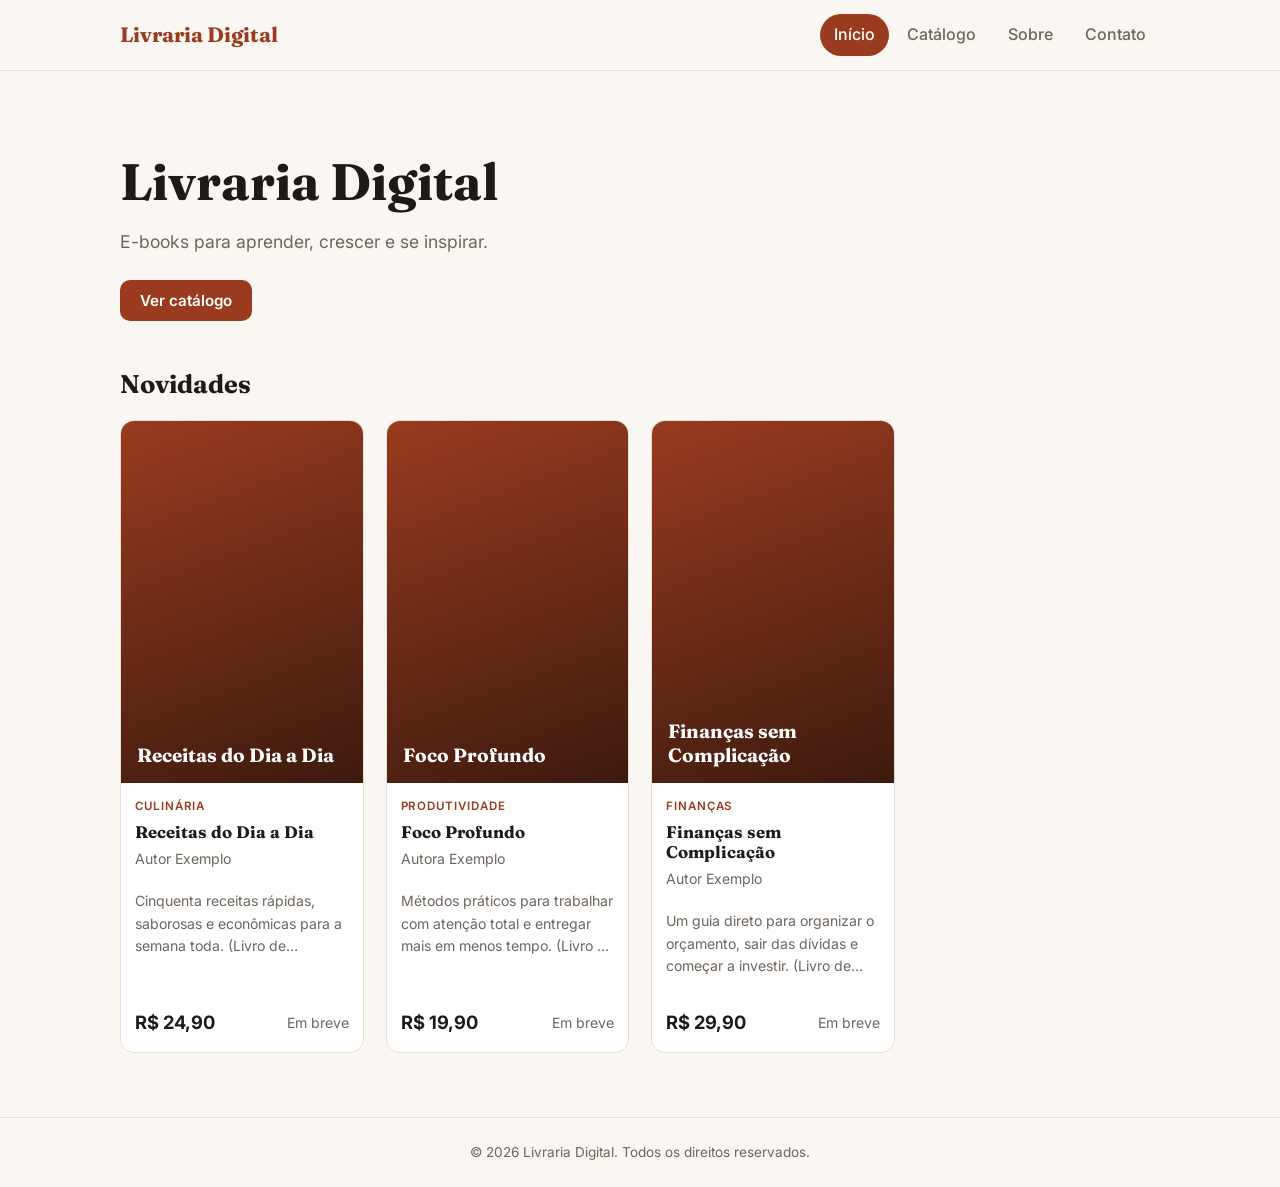
==== Livraria Digital.html @ c7605e1e "Add files via upload" ====
<!doctype html>
<html lang="pt-BR">
<head>
<meta charset="utf-8">
<meta name="viewport" content="width=device-width, initial-scale=1, viewport-fit=cover">
<title>Livraria Digital</title>
<link href="https://fonts.googleapis.com/css2?family=Fraunces:wght@600;700&family=Inter:wght@400;500;600&display=swap" rel="stylesheet">
<style>
:root{box-sizing:border-box;padding-top:env(safe-area-inset-top,0px);padding-bottom:env(safe-area-inset-bottom,0px);color-scheme:light;
--bg:#faf7f2;--surf:#fff;--ink:#1f1a17;--mut:#6f655d;--line:#e8e0d6;--acc:#9a3b1f;--acc2:#7a2d16;--onacc:#fff}
@media (prefers-color-scheme:dark){:root:not([data-theme="light"]){color-scheme:dark;--bg:#16120f;--surf:#211b17;--ink:#f3ece4;--mut:#a69a8f;--line:#352d27;--acc:#e07a4f;--acc2:#f0946d;--onacc:#1a0f09}}
:root[data-theme="dark"]{color-scheme:dark;--bg:#16120f;--surf:#211b17;--ink:#f3ece4;--mut:#a69a8f;--line:#352d27;--acc:#e07a4f;--acc2:#f0946d;--onacc:#1a0f09}
html{scroll-padding-top:env(safe-area-inset-top,0px)}
*,*::before,*::after{box-sizing:border-box}
body{margin:0;background:var(--bg);color:var(--ink);font:16px/1.6 Inter,system-ui,sans-serif}
h1,h2,h3{font-family:Fraunces,Georgia,serif;line-height:1.2;margin:0}
a{color:inherit}
header{position:sticky;top:env(safe-area-inset-top,0px);z-index:5;background:var(--bg);border-bottom:1px solid var(--line)}
body::before{content:"";position:fixed;inset:0 0 auto;height:env(safe-area-inset-top,0px);background:var(--bg);z-index:10}
.bar{max-width:1080px;margin:auto;padding:14px 20px;display:flex;align-items:center;gap:20px;flex-wrap:wrap}
.logo{font:700 1.3rem Fraunces,Georgia,serif;color:var(--acc);text-decoration:none;margin-right:auto}
nav{display:flex;gap:4px;overflow-x:auto}
nav a{padding:8px 14px;border-radius:999px;text-decoration:none;font-weight:500;color:var(--mut);white-space:nowrap}
nav a.on{background:var(--acc);color:var(--onacc)}
nav a.adm{border:1px dashed var(--acc);color:var(--acc)}
nav a.adm.on{color:var(--onacc)}
main{max-width:1080px;margin:auto;padding:32px 20px 64px}
.hero{padding:48px 0 40px;max-width:640px}
.hero h1{font-size:clamp(2rem,6vw,3.2rem)}
.hero p{color:var(--mut);font-size:1.1rem;margin:16px 0 24px}
.btn{display:inline-block;background:var(--acc);color:var(--onacc);border:0;padding:11px 20px;border-radius:10px;font:600 .95rem Inter,sans-serif;text-decoration:none;cursor:pointer}
.btn:hover{background:var(--acc2)}
.btn.ghost{background:none;color:var(--acc);border:1px solid var(--acc)}
.btn.sm{padding:7px 12px;font-size:.85rem}
.btn.danger{background:none;color:#c0392b;border:1px solid #c0392b}
h2{font-size:1.6rem;margin:8px 0 20px}
.grid{display:grid;grid-template-columns:repeat(auto-fill,minmax(200px,1fr));gap:22px}
.card{background:var(--surf);border:1px solid var(--line);border-radius:14px;overflow:hidden;display:flex;flex-direction:column}
.cover{aspect-ratio:2/3;width:100%;object-fit:cover;display:block}
.ph{aspect-ratio:2/3;display:flex;align-items:flex-end;padding:16px;font:700 1.2rem Fraunces,serif;color:#fff;background:linear-gradient(160deg,#9a3b1f,#3d1a0e)}
.cb{padding:14px;display:flex;flex-direction:column;gap:6px;flex:1}
.cat{font-size:.72rem;text-transform:uppercase;letter-spacing:.08em;color:var(--acc);font-weight:600}
.cb h3{font-size:1.05rem}
.au{color:var(--mut);font-size:.88rem}
.ds{color:var(--mut);font-size:.88rem;display:-webkit-box;-webkit-line-clamp:3;-webkit-box-orient:vertical;overflow:hidden}
.pr{margin-top:auto;display:flex;align-items:center;justify-content:space-between;gap:8px;padding-top:10px}
.pr b{font-size:1.15rem}
.tools{display:flex;gap:10px;flex-wrap:wrap;margin-bottom:22px}
input,select,textarea{font:inherit;color:var(--ink);background:var(--surf);border:1px solid var(--line);border-radius:10px;padding:10px 12px;width:100%}
.tools input{flex:1;min-width:180px;width:auto}.tools select{width:auto}
label{display:block;font-size:.85rem;font-weight:600;margin:0 0 4px}
.form{display:grid;grid-template-columns:1fr 1fr;gap:14px;background:var(--surf);border:1px solid var(--line);border-radius:14px;padding:20px;margin-bottom:32px}
.form .full{grid-column:1/-1}
@media(max-width:620px){.form{grid-template-columns:1fr}}
.row{display:flex;gap:14px;align-items:center;background:var(--surf);border:1px solid var(--line);border-radius:12px;padding:10px;margin-bottom:10px}
.row img,.row .th{width:44px;height:66px;border-radius:6px;object-fit:cover;background:linear-gradient(160deg,#9a3b1f,#3d1a0e);flex:none}
.row div{flex:1;min-width:0}.row small{color:var(--mut)}
.note{background:var(--surf);border:1px solid var(--line);border-left:4px solid var(--acc);border-radius:10px;padding:12px 16px;margin-bottom:22px;color:var(--mut);font-size:.9rem}
.empty{color:var(--mut);padding:40px 0;text-align:center}
.prose{max-width:640px;color:var(--mut);white-space:pre-line}
footer{border-top:1px solid var(--line);padding:24px 20px;text-align:center;color:var(--mut);font-size:.85rem}
#toast{position:fixed;left:50%;bottom:calc(20px + env(safe-area-inset-bottom,0px));transform:translateX(-50%);background:var(--ink);color:var(--bg);padding:10px 18px;border-radius:10px;font-size:.9rem;z-index:20}
#toast:empty{display:none}
</style>
</head>
<body>
<header><div class="bar" id="bar"></div></header>
<main id="app"></main>
<footer id="foot"></footer>
<div id="toast"></div>
<script id="data" type="application/json">{"store":{"name":"Livraria Digital","tagline":"E-books para aprender, crescer e se inspirar.","about":"Somos uma livraria 100% digital. Cada e-book é escolhido com cuidado e chega ao seu e-mail logo após a compra.","contact":"contato@exemplo.com"},"books":[{"id":"ex1","title":"Finanças sem Complicação","author":"Autor Exemplo","cat":"Finanças","price":29.9,"desc":"Um guia direto para organizar o orçamento, sair das dívidas e começar a investir. (Livro de exemplo: remova no painel ADM.)","link":"","cover":""},{"id":"ex2","title":"Foco Profundo","author":"Autora Exemplo","cat":"Produtividade","price":19.9,"desc":"Métodos práticos para trabalhar com atenção total e entregar mais em menos tempo. (Livro de exemplo.)","link":"","cover":""},{"id":"ex3","title":"Receitas do Dia a Dia","author":"Autor Exemplo","cat":"Culinária","price":24.9,"desc":"Cinquenta receitas rápidas, saborosas e econômicas para a semana toda. (Livro de exemplo.)","link":"","cover":""}]}</script>
<script>
const S=JSON.parse(document.getElementById('data').textContent);
let isAdmin=false,filt={q:"",c:""},cover="";
const $=s=>document.querySelector(s);
const esc=t=>String(t??"").replace(/[&<>"']/g,c=>({"&":"&amp;","<":"&lt;",">":"&gt;",'"':"&quot;","'":"&#39;"}[c]));
const brl=n=>Number(n).toLocaleString("pt-BR",{style:"currency",currency:"BRL"});
const safe=u=>/^https?:\/\//i.test(u||"")?u:"";
const toast=m=>{const t=$("#toast");t.textContent=m;clearTimeout(toast.t);toast.t=setTimeout(()=>t.textContent="",3500)};
const tabs=[["inicio","Início"],["catalogo","Catálogo"],["sobre","Sobre"],["contato","Contato"]];
const route=()=>{let r=(location.hash||"#inicio").slice(1);if(r==="admin"&&!isAdmin)r="inicio";return tabs.some(t=>t[0]===r)||r==="admin"?r:"inicio"};

function cardHtml(b){
  const img=b.cover?`<img class="cover" src="${esc(b.cover)}" alt="Capa de ${esc(b.title)}">`:`<div class="ph">${esc(b.title)}</div>`;
  const l=safe(b.link);
  return `<article class="card">${img}<div class="cb"><span class="cat">${esc(b.cat||"E-book")}</span><h3>${esc(b.title)}</h3><span class="au">${esc(b.author)}</span><p class="ds">${esc(b.desc)}</p><div class="pr"><b>${brl(b.price)}</b>${l?`<a class="btn sm" href="${esc(l)}" target="_blank" rel="noopener">Comprar</a>`:`<span class="au">Em breve</span>`}</div></div></article>`;
}
function contactHref(c){c=(c||"").trim();if(safe(c))return c;if(c.includes("@"))return"mailto:"+c;const d=c.replace(/\D/g,"");return d.length>=10?"https://wa.me/"+d:""}

function render(){
  const r=route(),st=S.store;
  document.title=st.name;
  $("#bar").innerHTML=`<a class="logo" href="#inicio">${esc(st.name)}</a><nav>${tabs.map(t=>`<a href="#${t[0]}" class="${r===t[0]?"on":""}">${t[1]}</a>`).join("")}${isAdmin?`<a href="#admin" class="adm ${r==="admin"?"on":""}">⚙ Painel ADM</a>`:""}</nav>`;
  $("#foot").textContent="© "+new Date().getFullYear()+" "+st.name+". Todos os direitos reservados.";
  const A=$("#app");
  if(r==="inicio"){
    const n=S.books.slice(-4).reverse();
    A.innerHTML=`<section class="hero"><h1>${esc(st.name)}</h1><p>${esc(st.tagline)}</p><a class="btn" href="#catalogo">Ver catálogo</a></section><h2>Novidades</h2>${n.length?`<div class="grid">${n.map(cardHtml).join("")}</div>`:`<p class="empty">Em breve, novos e-books por aqui.</p>`}`;
  }else if(r==="catalogo"){
    const cats=[...new Set(S.books.map(b=>b.cat).filter(Boolean))].sort();
    A.innerHTML=`<h2>Catálogo</h2><div class="tools"><input id="q" placeholder="Buscar por título ou autor…" value="${esc(filt.q)}"><select id="c"><option value="">Todas as categorias</option>${cats.map(c=>`<option ${c===filt.c?"selected":""}>${esc(c)}</option>`).join("")}</select></div><div id="list"></div>`;
    const draw=()=>{const q=filt.q.toLowerCase();const L=S.books.filter(b=>(!filt.c||b.cat===filt.c)&&(b.title+" "+b.author).toLowerCase().includes(q));$("#list").innerHTML=L.length?`<div class="grid">${L.map(cardHtml).join("")}</div>`:`<p class="empty">Nenhum e-book encontrado.</p>`};
    draw();$("#q").oninput=e=>{filt.q=e.target.value;draw()};$("#c").onchange=e=>{filt.c=e.target.value;draw()};
  }else if(r==="sobre"){
    A.innerHTML=`<h2>Sobre nós</h2><p class="prose">${esc(st.about)}</p>`;
  }else if(r==="contato"){
    const h=contactHref(st.contact);
    A.innerHTML=`<h2>Contato</h2><p class="prose">Dúvidas sobre algum e-book? Fale com a gente.</p><p style="margin-top:16px">${h?`<a class="btn" href="${esc(h)}" target="_blank" rel="noopener">Entrar em contato</a>`:esc(st.contact)}</p>`;
  }else adminView(A);
}

function adminView(A){
  A.innerHTML=`<h2>Painel ADM</h2><p class="note">Somente você vê esta aba. Visitantes só enxergam a vitrine e não conseguem alterar nada: qualquer mudança precisa ser publicada pela sua conta.</p>
  <h3 style="margin-bottom:12px">Adicionar e-book</h3>
  <div class="form"><div><label>Título *</label><input id="t"></div><div><label>Autor</label><input id="a"></div>
  <div><label>Categoria</label><input id="k" placeholder="Ex.: Finanças"></div><div><label>Preço (R$) *</label><input id="p" inputmode="decimal" placeholder="29,90"></div>
  <div class="full"><label>Link de compra (Hotmart, Kiwify, Mercado Pago, WhatsApp…)</label><input id="l" placeholder="https://…"></div>
  <div class="full"><label>Descrição</label><textarea id="d" rows="3"></textarea></div>
  <div class="full"><label>Capa (imagem)</label><input id="f" type="file" accept="image/*"></div>
  <div class="full"><button class="btn" id="add">Adicionar e publicar</button></div></div>
  <h3 style="margin-bottom:12px">E-books publicados (${S.books.length})</h3><div id="rows"></div>
  <h3 style="margin:32px 0 12px">Dados da loja</h3>
  <div class="form"><div><label>Nome da loja</label><input id="sn" value="${esc(S.store.name)}"></div><div><label>Contato (e-mail, WhatsApp ou link)</label><input id="sc" value="${esc(S.store.contact)}"></div>
  <div class="full"><label>Frase de destaque</label><input id="sg" value="${esc(S.store.tagline)}"></div><div class="full"><label>Sobre</label><textarea id="sa" rows="3">${esc(S.store.about)}</textarea></div>
  <div class="full"><button class="btn ghost" id="ss">Salvar dados da loja</button></div></div>`;
  $("#rows").innerHTML=S.books.length?S.books.map(b=>`<div class="row">${b.cover?`<img src="${esc(b.cover)}" alt="">`:`<span class="th"></span>`}<div><b>${esc(b.title)}</b><br><small>${esc(b.author)} · ${brl(b.price)}</small></div><button class="btn danger sm" data-id="${esc(b.id)}">Remover</button></div>`).join(""):`<p class="empty">Nenhum e-book ainda.</p>`;
  $("#f").onchange=async e=>{const f=e.target.files[0];cover=f?await shrink(f):""};
  $("#add").onclick=()=>{
    const t=$("#t").value.trim(),p=parseFloat($("#p").value.replace(/\./g,"").replace(",","."));
    if(!t||isNaN(p))return toast("Preencha título e preço.");
    const l=$("#l").value.trim();if(l&&!safe(l))return toast("O link deve começar com https://");
    S.books.push({id:Date.now().toString(36),title:t,author:$("#a").value.trim(),cat:$("#k").value.trim(),price:p,desc:$("#d").value.trim(),link:l,cover});
    cover="";save("E-book adicionado!");
  };
  $("#rows").onclick=e=>{const id=e.target.dataset?.id;if(!id)return;
    if(e.target.dataset.sure){S.books=S.books.filter(b=>b.id!==id);save("E-book removido.")}
    else{e.target.dataset.sure=1;e.target.textContent="Confirmar remoção?"}};
  $("#ss").onclick=()=>{S.store={name:$("#sn").value.trim()||"Livraria Digital",contact:$("#sc").value.trim(),tagline:$("#sg").value.trim(),about:$("#sa").value.trim()};save("Dados salvos!")};
}

function shrink(file){return new Promise(res=>{const i=new Image();i.onload=()=>{const W=360,H=540,c=document.createElement("canvas");c.width=W;c.height=H;const x=c.getContext("2d"),s=Math.max(W/i.width,H/i.height),w=i.width*s,h=i.height*s;x.drawImage(i,(W-w)/2,(H-h)/2,w,h);res(c.toDataURL("image/jpeg",.82))};i.onerror=()=>res("");i.src=URL.createObjectURL(file)})}

async function save(msg){
  toast("Publicando…");
  try{
    const art=await claude.use("artifact");
    if(!art)return toast("Publicação indisponível nesta visualização.");
    const c=document.documentElement.cloneNode(true);
    c.querySelector("#app").innerHTML="";c.querySelector("#bar").innerHTML="";c.querySelector("#foot").innerHTML="";c.querySelector("#toast").innerHTML="";
    c.querySelector("#data").textContent=JSON.stringify(S).replace(/</g,"\\u003c");
    await art.publish("<!doctype html>\n"+c.outerHTML);
    toast(msg);
  }catch(e){toast(e&&e.code==="conflict"?"Outra edição foi publicada antes. Recarregando…":"Não foi possível publicar: só o dono da página pode alterar.")}
}

window.addEventListener("hashchange",render);
render();
(async()=>{try{const u=await claude.use("user");if(u&&u.isOwner()){isAdmin=true;render()}}catch(e){}})();
</script>
</body>
</html>
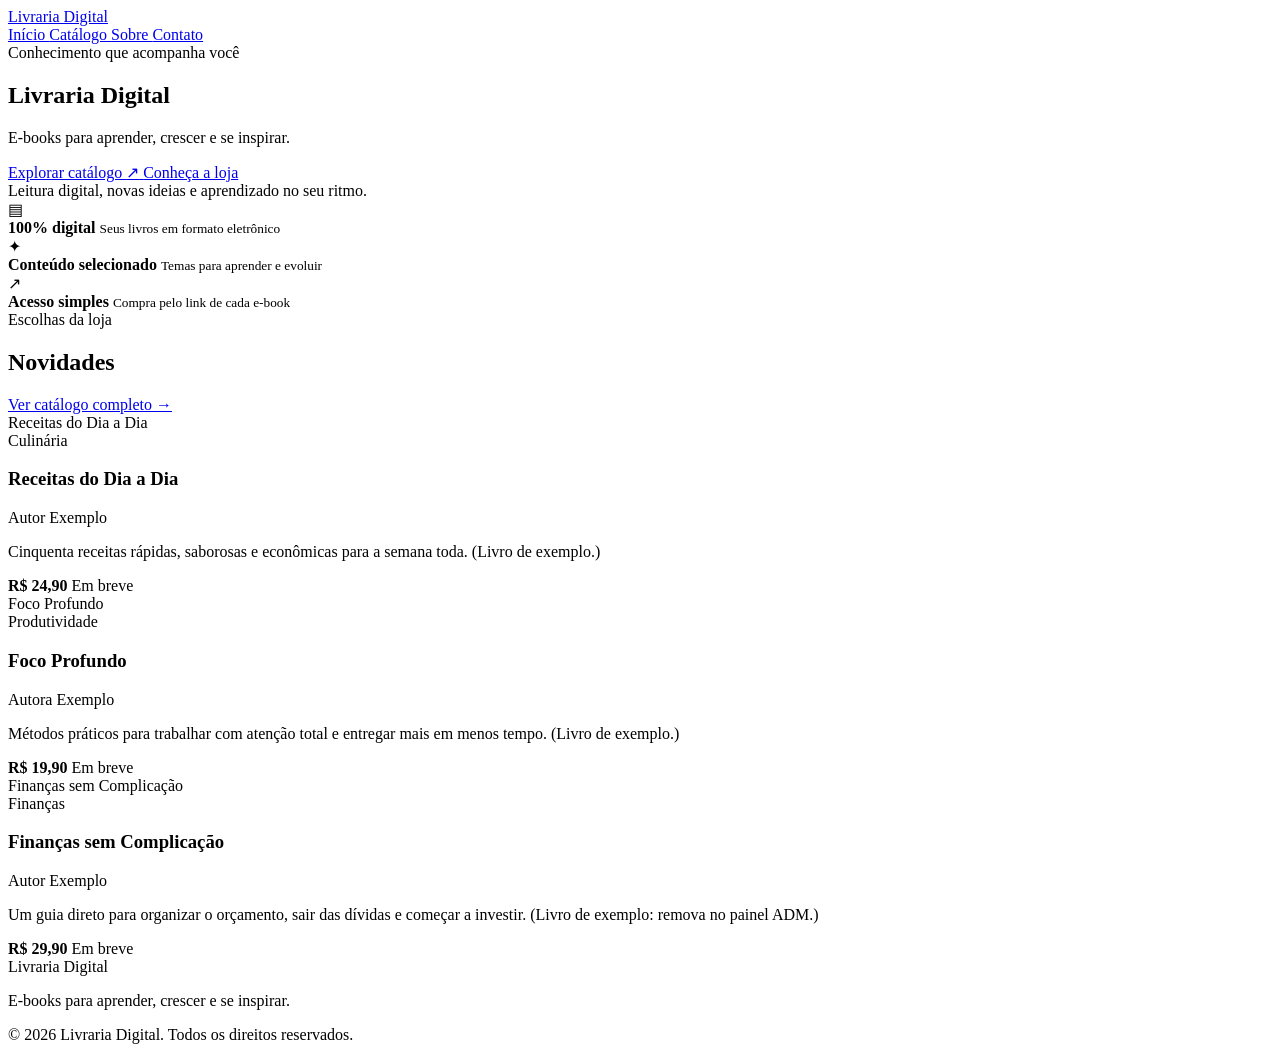
==== commit 2e6107bf: "Add files via upload" ====
--- a/Livraria Digital.html
+++ b/Livraria Digital.html
@@ -1,161 +1,73 @@
-<!doctype html>
+<!DOCTYPE html>
 <html lang="pt-BR">
+
 <head>
-<meta charset="utf-8">
-<meta name="viewport" content="width=device-width, initial-scale=1, viewport-fit=cover">
-<title>Livraria Digital</title>
-<link href="https://fonts.googleapis.com/css2?family=Fraunces:wght@600;700&family=Inter:wght@400;500;600&display=swap" rel="stylesheet">
-<style>
-:root{box-sizing:border-box;padding-top:env(safe-area-inset-top,0px);padding-bottom:env(safe-area-inset-bottom,0px);color-scheme:light;
---bg:#faf7f2;--surf:#fff;--ink:#1f1a17;--mut:#6f655d;--line:#e8e0d6;--acc:#9a3b1f;--acc2:#7a2d16;--onacc:#fff}
-@media (prefers-color-scheme:dark){:root:not([data-theme="light"]){color-scheme:dark;--bg:#16120f;--surf:#211b17;--ink:#f3ece4;--mut:#a69a8f;--line:#352d27;--acc:#e07a4f;--acc2:#f0946d;--onacc:#1a0f09}}
-:root[data-theme="dark"]{color-scheme:dark;--bg:#16120f;--surf:#211b17;--ink:#f3ece4;--mut:#a69a8f;--line:#352d27;--acc:#e07a4f;--acc2:#f0946d;--onacc:#1a0f09}
-html{scroll-padding-top:env(safe-area-inset-top,0px)}
-*,*::before,*::after{box-sizing:border-box}
-body{margin:0;background:var(--bg);color:var(--ink);font:16px/1.6 Inter,system-ui,sans-serif}
-h1,h2,h3{font-family:Fraunces,Georgia,serif;line-height:1.2;margin:0}
-a{color:inherit}
-header{position:sticky;top:env(safe-area-inset-top,0px);z-index:5;background:var(--bg);border-bottom:1px solid var(--line)}
-body::before{content:"";position:fixed;inset:0 0 auto;height:env(safe-area-inset-top,0px);background:var(--bg);z-index:10}
-.bar{max-width:1080px;margin:auto;padding:14px 20px;display:flex;align-items:center;gap:20px;flex-wrap:wrap}
-.logo{font:700 1.3rem Fraunces,Georgia,serif;color:var(--acc);text-decoration:none;margin-right:auto}
-nav{display:flex;gap:4px;overflow-x:auto}
-nav a{padding:8px 14px;border-radius:999px;text-decoration:none;font-weight:500;color:var(--mut);white-space:nowrap}
-nav a.on{background:var(--acc);color:var(--onacc)}
-nav a.adm{border:1px dashed var(--acc);color:var(--acc)}
-nav a.adm.on{color:var(--onacc)}
-main{max-width:1080px;margin:auto;padding:32px 20px 64px}
-.hero{padding:48px 0 40px;max-width:640px}
-.hero h1{font-size:clamp(2rem,6vw,3.2rem)}
-.hero p{color:var(--mut);font-size:1.1rem;margin:16px 0 24px}
-.btn{display:inline-block;background:var(--acc);color:var(--onacc);border:0;padding:11px 20px;border-radius:10px;font:600 .95rem Inter,sans-serif;text-decoration:none;cursor:pointer}
-.btn:hover{background:var(--acc2)}
-.btn.ghost{background:none;color:var(--acc);border:1px solid var(--acc)}
-.btn.sm{padding:7px 12px;font-size:.85rem}
-.btn.danger{background:none;color:#c0392b;border:1px solid #c0392b}
-h2{font-size:1.6rem;margin:8px 0 20px}
-.grid{display:grid;grid-template-columns:repeat(auto-fill,minmax(200px,1fr));gap:22px}
-.card{background:var(--surf);border:1px solid var(--line);border-radius:14px;overflow:hidden;display:flex;flex-direction:column}
-.cover{aspect-ratio:2/3;width:100%;object-fit:cover;display:block}
-.ph{aspect-ratio:2/3;display:flex;align-items:flex-end;padding:16px;font:700 1.2rem Fraunces,serif;color:#fff;background:linear-gradient(160deg,#9a3b1f,#3d1a0e)}
-.cb{padding:14px;display:flex;flex-direction:column;gap:6px;flex:1}
-.cat{font-size:.72rem;text-transform:uppercase;letter-spacing:.08em;color:var(--acc);font-weight:600}
-.cb h3{font-size:1.05rem}
-.au{color:var(--mut);font-size:.88rem}
-.ds{color:var(--mut);font-size:.88rem;display:-webkit-box;-webkit-line-clamp:3;-webkit-box-orient:vertical;overflow:hidden}
-.pr{margin-top:auto;display:flex;align-items:center;justify-content:space-between;gap:8px;padding-top:10px}
-.pr b{font-size:1.15rem}
-.tools{display:flex;gap:10px;flex-wrap:wrap;margin-bottom:22px}
-input,select,textarea{font:inherit;color:var(--ink);background:var(--surf);border:1px solid var(--line);border-radius:10px;padding:10px 12px;width:100%}
-.tools input{flex:1;min-width:180px;width:auto}.tools select{width:auto}
-label{display:block;font-size:.85rem;font-weight:600;margin:0 0 4px}
-.form{display:grid;grid-template-columns:1fr 1fr;gap:14px;background:var(--surf);border:1px solid var(--line);border-radius:14px;padding:20px;margin-bottom:32px}
-.form .full{grid-column:1/-1}
-@media(max-width:620px){.form{grid-template-columns:1fr}}
-.row{display:flex;gap:14px;align-items:center;background:var(--surf);border:1px solid var(--line);border-radius:12px;padding:10px;margin-bottom:10px}
-.row img,.row .th{width:44px;height:66px;border-radius:6px;object-fit:cover;background:linear-gradient(160deg,#9a3b1f,#3d1a0e);flex:none}
-.row div{flex:1;min-width:0}.row small{color:var(--mut)}
-.note{background:var(--surf);border:1px solid var(--line);border-left:4px solid var(--acc);border-radius:10px;padding:12px 16px;margin-bottom:22px;color:var(--mut);font-size:.9rem}
-.empty{color:var(--mut);padding:40px 0;text-align:center}
-.prose{max-width:640px;color:var(--mut);white-space:pre-line}
-footer{border-top:1px solid var(--line);padding:24px 20px;text-align:center;color:var(--mut);font-size:.85rem}
-#toast{position:fixed;left:50%;bottom:calc(20px + env(safe-area-inset-bottom,0px));transform:translateX(-50%);background:var(--ink);color:var(--bg);padding:10px 18px;border-radius:10px;font-size:.9rem;z-index:20}
-#toast:empty{display:none}
-</style>
+    <meta charset="UTF-8">
+    <meta name="viewport" content="width=device-width, initial-scale=1, viewport-fit=cover">
+
+    <title>Livraria Digital</title>
+
+    <meta name="theme-color" content="#f7f5f0">
+    <meta name="description" content="E-books para aprender, crescer e se inspirar. Explore nosso catálogo digital.">
+
+    <link rel="stylesheet" href="styles.css">
+    <script src="script.js" defer></script>
 </head>
+
 <body>
-<header><div class="bar" id="bar"></div></header>
-<main id="app"></main>
-<footer id="foot"></footer>
-<div id="toast"></div>
-<script id="data" type="application/json">{"store":{"name":"Livraria Digital","tagline":"E-books para aprender, crescer e se inspirar.","about":"Somos uma livraria 100% digital. Cada e-book é escolhido com cuidado e chega ao seu e-mail logo após a compra.","contact":"contato@exemplo.com"},"books":[{"id":"ex1","title":"Finanças sem Complicação","author":"Autor Exemplo","cat":"Finanças","price":29.9,"desc":"Um guia direto para organizar o orçamento, sair das dívidas e começar a investir. (Livro de exemplo: remova no painel ADM.)","link":"","cover":""},{"id":"ex2","title":"Foco Profundo","author":"Autora Exemplo","cat":"Produtividade","price":19.9,"desc":"Métodos práticos para trabalhar com atenção total e entregar mais em menos tempo. (Livro de exemplo.)","link":"","cover":""},{"id":"ex3","title":"Receitas do Dia a Dia","author":"Autor Exemplo","cat":"Culinária","price":24.9,"desc":"Cinquenta receitas rápidas, saborosas e econômicas para a semana toda. (Livro de exemplo.)","link":"","cover":""}]}</script>
-<script>
-const S=JSON.parse(document.getElementById('data').textContent);
-let isAdmin=false,filt={q:"",c:""},cover="";
-const $=s=>document.querySelector(s);
-const esc=t=>String(t??"").replace(/[&<>"']/g,c=>({"&":"&amp;","<":"&lt;",">":"&gt;",'"':"&quot;","'":"&#39;"}[c]));
-const brl=n=>Number(n).toLocaleString("pt-BR",{style:"currency",currency:"BRL"});
-const safe=u=>/^https?:\/\//i.test(u||"")?u:"";
-const toast=m=>{const t=$("#toast");t.textContent=m;clearTimeout(toast.t);toast.t=setTimeout(()=>t.textContent="",3500)};
-const tabs=[["inicio","Início"],["catalogo","Catálogo"],["sobre","Sobre"],["contato","Contato"]];
-const route=()=>{let r=(location.hash||"#inicio").slice(1);if(r==="admin"&&!isAdmin)r="inicio";return tabs.some(t=>t[0]===r)||r==="admin"?r:"inicio"};
 
-function cardHtml(b){
-  const img=b.cover?`<img class="cover" src="${esc(b.cover)}" alt="Capa de ${esc(b.title)}">`:`<div class="ph">${esc(b.title)}</div>`;
-  const l=safe(b.link);
-  return `<article class="card">${img}<div class="cb"><span class="cat">${esc(b.cat||"E-book")}</span><h3>${esc(b.title)}</h3><span class="au">${esc(b.author)}</span><p class="ds">${esc(b.desc)}</p><div class="pr"><b>${brl(b.price)}</b>${l?`<a class="btn sm" href="${esc(l)}" target="_blank" rel="noopener">Comprar</a>`:`<span class="au">Em breve</span>`}</div></div></article>`;
-}
-function contactHref(c){c=(c||"").trim();if(safe(c))return c;if(c.includes("@"))return"mailto:"+c;const d=c.replace(/\D/g,"");return d.length>=10?"https://wa.me/"+d:""}
+    <header>
+        <div class="bar" id="bar"></div>
+    </header>
 
-function render(){
-  const r=route(),st=S.store;
-  document.title=st.name;
-  $("#bar").innerHTML=`<a class="logo" href="#inicio">${esc(st.name)}</a><nav>${tabs.map(t=>`<a href="#${t[0]}" class="${r===t[0]?"on":""}">${t[1]}</a>`).join("")}${isAdmin?`<a href="#admin" class="adm ${r==="admin"?"on":""}">⚙ Painel ADM</a>`:""}</nav>`;
-  $("#foot").textContent="© "+new Date().getFullYear()+" "+st.name+". Todos os direitos reservados.";
-  const A=$("#app");
-  if(r==="inicio"){
-    const n=S.books.slice(-4).reverse();
-    A.innerHTML=`<section class="hero"><h1>${esc(st.name)}</h1><p>${esc(st.tagline)}</p><a class="btn" href="#catalogo">Ver catálogo</a></section><h2>Novidades</h2>${n.length?`<div class="grid">${n.map(cardHtml).join("")}</div>`:`<p class="empty">Em breve, novos e-books por aqui.</p>`}`;
-  }else if(r==="catalogo"){
-    const cats=[...new Set(S.books.map(b=>b.cat).filter(Boolean))].sort();
-    A.innerHTML=`<h2>Catálogo</h2><div class="tools"><input id="q" placeholder="Buscar por título ou autor…" value="${esc(filt.q)}"><select id="c"><option value="">Todas as categorias</option>${cats.map(c=>`<option ${c===filt.c?"selected":""}>${esc(c)}</option>`).join("")}</select></div><div id="list"></div>`;
-    const draw=()=>{const q=filt.q.toLowerCase();const L=S.books.filter(b=>(!filt.c||b.cat===filt.c)&&(b.title+" "+b.author).toLowerCase().includes(q));$("#list").innerHTML=L.length?`<div class="grid">${L.map(cardHtml).join("")}</div>`:`<p class="empty">Nenhum e-book encontrado.</p>`};
-    draw();$("#q").oninput=e=>{filt.q=e.target.value;draw()};$("#c").onchange=e=>{filt.c=e.target.value;draw()};
-  }else if(r==="sobre"){
-    A.innerHTML=`<h2>Sobre nós</h2><p class="prose">${esc(st.about)}</p>`;
-  }else if(r==="contato"){
-    const h=contactHref(st.contact);
-    A.innerHTML=`<h2>Contato</h2><p class="prose">Dúvidas sobre algum e-book? Fale com a gente.</p><p style="margin-top:16px">${h?`<a class="btn" href="${esc(h)}" target="_blank" rel="noopener">Entrar em contato</a>`:esc(st.contact)}</p>`;
-  }else adminView(A);
-}
+    <main id="app"></main>
 
-function adminView(A){
-  A.innerHTML=`<h2>Painel ADM</h2><p class="note">Somente você vê esta aba. Visitantes só enxergam a vitrine e não conseguem alterar nada: qualquer mudança precisa ser publicada pela sua conta.</p>
-  <h3 style="margin-bottom:12px">Adicionar e-book</h3>
-  <div class="form"><div><label>Título *</label><input id="t"></div><div><label>Autor</label><input id="a"></div>
-  <div><label>Categoria</label><input id="k" placeholder="Ex.: Finanças"></div><div><label>Preço (R$) *</label><input id="p" inputmode="decimal" placeholder="29,90"></div>
-  <div class="full"><label>Link de compra (Hotmart, Kiwify, Mercado Pago, WhatsApp…)</label><input id="l" placeholder="https://…"></div>
-  <div class="full"><label>Descrição</label><textarea id="d" rows="3"></textarea></div>
-  <div class="full"><label>Capa (imagem)</label><input id="f" type="file" accept="image/*"></div>
-  <div class="full"><button class="btn" id="add">Adicionar e publicar</button></div></div>
-  <h3 style="margin-bottom:12px">E-books publicados (${S.books.length})</h3><div id="rows"></div>
-  <h3 style="margin:32px 0 12px">Dados da loja</h3>
-  <div class="form"><div><label>Nome da loja</label><input id="sn" value="${esc(S.store.name)}"></div><div><label>Contato (e-mail, WhatsApp ou link)</label><input id="sc" value="${esc(S.store.contact)}"></div>
-  <div class="full"><label>Frase de destaque</label><input id="sg" value="${esc(S.store.tagline)}"></div><div class="full"><label>Sobre</label><textarea id="sa" rows="3">${esc(S.store.about)}</textarea></div>
-  <div class="full"><button class="btn ghost" id="ss">Salvar dados da loja</button></div></div>`;
-  $("#rows").innerHTML=S.books.length?S.books.map(b=>`<div class="row">${b.cover?`<img src="${esc(b.cover)}" alt="">`:`<span class="th"></span>`}<div><b>${esc(b.title)}</b><br><small>${esc(b.author)} · ${brl(b.price)}</small></div><button class="btn danger sm" data-id="${esc(b.id)}">Remover</button></div>`).join(""):`<p class="empty">Nenhum e-book ainda.</p>`;
-  $("#f").onchange=async e=>{const f=e.target.files[0];cover=f?await shrink(f):""};
-  $("#add").onclick=()=>{
-    const t=$("#t").value.trim(),p=parseFloat($("#p").value.replace(/\./g,"").replace(",","."));
-    if(!t||isNaN(p))return toast("Preencha título e preço.");
-    const l=$("#l").value.trim();if(l&&!safe(l))return toast("O link deve começar com https://");
-    S.books.push({id:Date.now().toString(36),title:t,author:$("#a").value.trim(),cat:$("#k").value.trim(),price:p,desc:$("#d").value.trim(),link:l,cover});
-    cover="";save("E-book adicionado!");
-  };
-  $("#rows").onclick=e=>{const id=e.target.dataset?.id;if(!id)return;
-    if(e.target.dataset.sure){S.books=S.books.filter(b=>b.id!==id);save("E-book removido.")}
-    else{e.target.dataset.sure=1;e.target.textContent="Confirmar remoção?"}};
-  $("#ss").onclick=()=>{S.store={name:$("#sn").value.trim()||"Livraria Digital",contact:$("#sc").value.trim(),tagline:$("#sg").value.trim(),about:$("#sa").value.trim()};save("Dados salvos!")};
-}
+    <footer id="foot"></footer>
 
-function shrink(file){return new Promise(res=>{const i=new Image();i.onload=()=>{const W=360,H=540,c=document.createElement("canvas");c.width=W;c.height=H;const x=c.getContext("2d"),s=Math.max(W/i.width,H/i.height),w=i.width*s,h=i.height*s;x.drawImage(i,(W-w)/2,(H-h)/2,w,h);res(c.toDataURL("image/jpeg",.82))};i.onerror=()=>res("");i.src=URL.createObjectURL(file)})}
+    <div id="toast"></div>
 
-async function save(msg){
-  toast("Publicando…");
-  try{
-    const art=await claude.use("artifact");
-    if(!art)return toast("Publicação indisponível nesta visualização.");
-    const c=document.documentElement.cloneNode(true);
-    c.querySelector("#app").innerHTML="";c.querySelector("#bar").innerHTML="";c.querySelector("#foot").innerHTML="";c.querySelector("#toast").innerHTML="";
-    c.querySelector("#data").textContent=JSON.stringify(S).replace(/</g,"\\u003c");
-    await art.publish("<!doctype html>\n"+c.outerHTML);
-    toast(msg);
-  }catch(e){toast(e&&e.code==="conflict"?"Outra edição foi publicada antes. Recarregando…":"Não foi possível publicar: só o dono da página pode alterar.")}
-}
+    <script id="data" type="application/json">
+    {
+        "store": {
+            "name": "Livraria Digital",
+            "tagline": "E-books para aprender, crescer e se inspirar.",
+            "about": "Somos uma livraria 100% digital. Cada e-book é escolhido com cuidado e chega ao seu e-mail logo após a compra.",
+            "contact": "contato@exemplo.com"
+        },
+        "books": [
+            {
+                "id": "ex1",
+                "title": "Finanças sem Complicação",
+                "author": "Autor Exemplo",
+                "cat": "Finanças",
+                "price": 29.9,
+                "desc": "Um guia direto para organizar o orçamento, sair das dívidas e começar a investir. (Livro de exemplo: remova no painel ADM.)",
+                "link": "",
+                "cover": ""
+            },
+            {
+                "id": "ex2",
+                "title": "Foco Profundo",
+                "author": "Autora Exemplo",
+                "cat": "Produtividade",
+                "price": 19.9,
+                "desc": "Métodos práticos para trabalhar com atenção total e entregar mais em menos tempo. (Livro de exemplo.)",
+                "link": "",
+                "cover": ""
+            },
+            {
+                "id": "ex3",
+                "title": "Receitas do Dia a Dia",
+                "author": "Autor Exemplo",
+                "cat": "Culinária",
+                "price": 24.9,
+                "desc": "Cinquenta receitas rápidas, saborosas e econômicas para a semana toda. (Livro de exemplo.)",
+                "link": "",
+                "cover": ""
+            }
+        ]
+    }
+    </script>
 
-window.addEventListener("hashchange",render);
-render();
-(async()=>{try{const u=await claude.use("user");if(u&&u.isOwner()){isAdmin=true;render()}}catch(e){}})();
-</script>
 </body>
-</html>
+</html>
